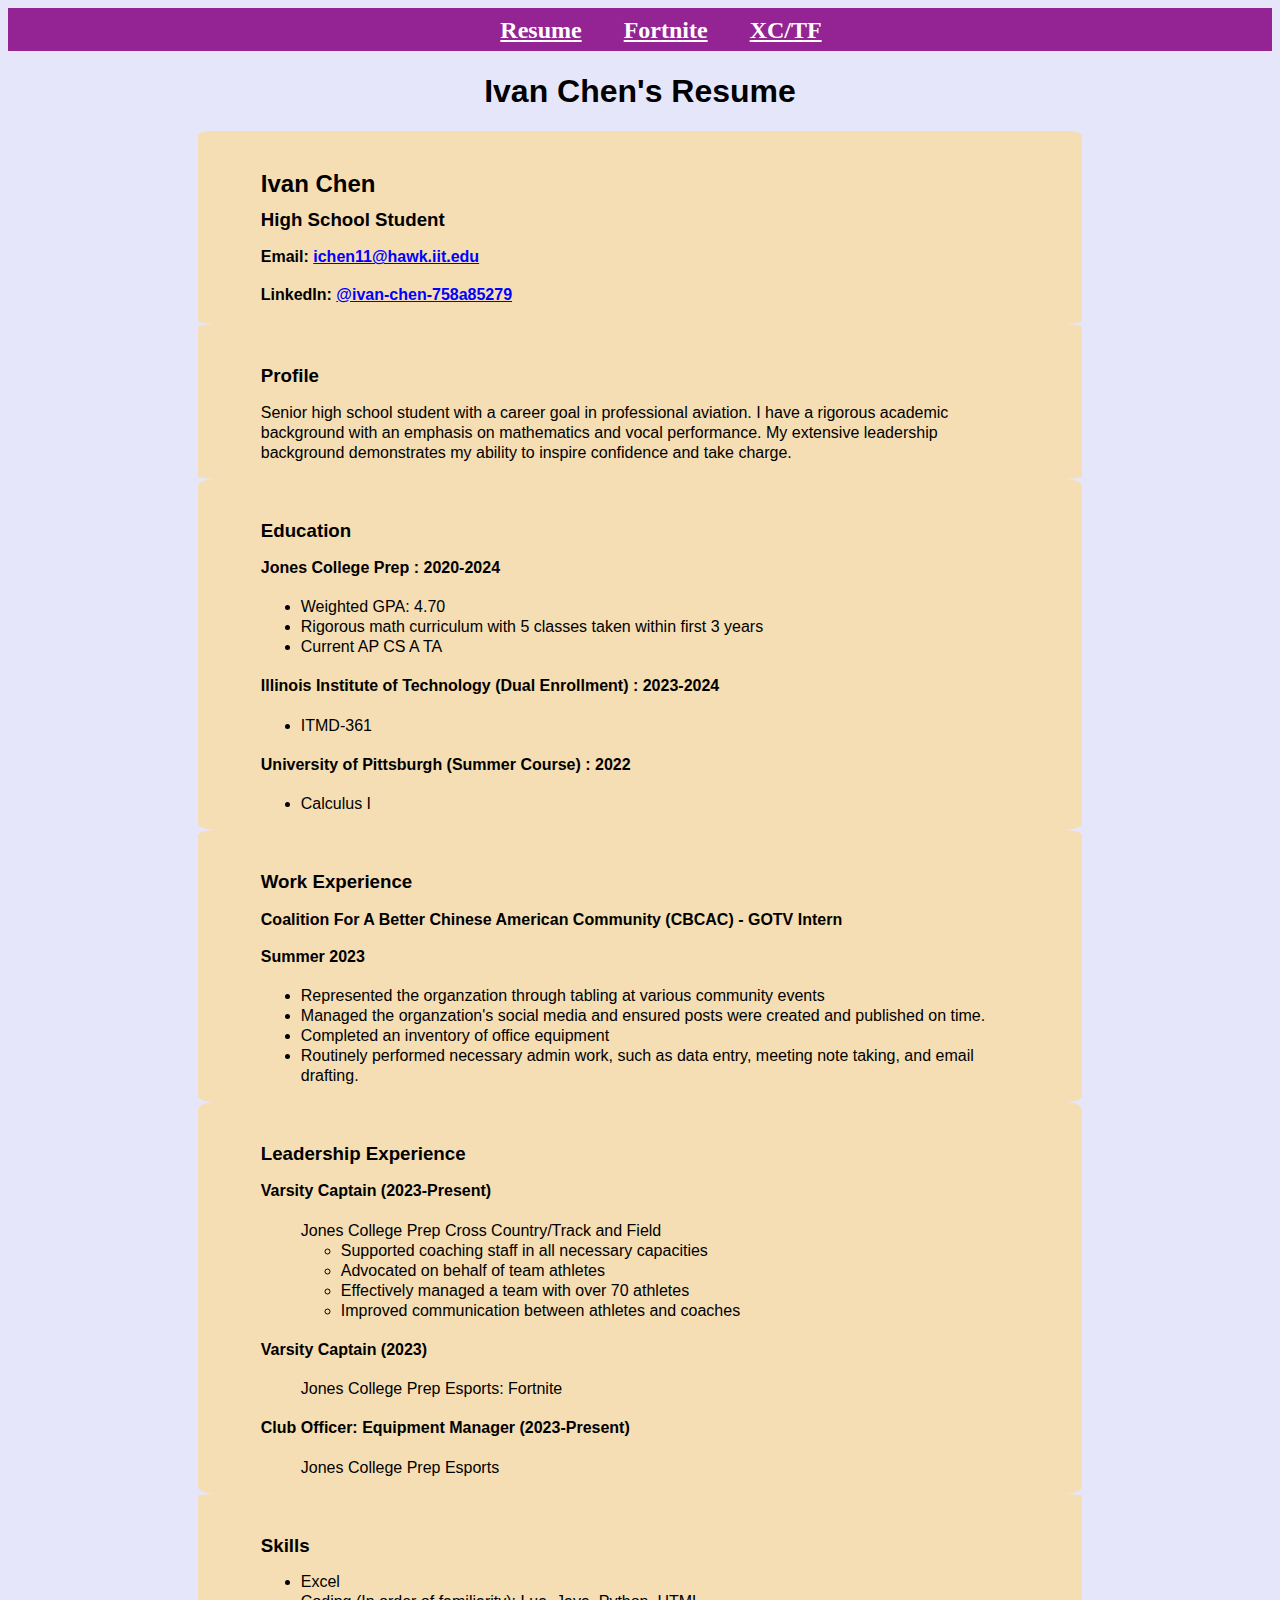
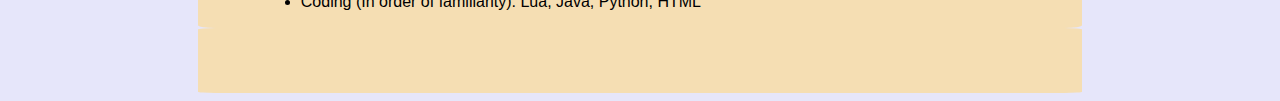
==== index.html @ 10d7666b "Added CSS for main page" ====
<!DOCTYPE html>
<html lang="en">
  <head>
    <meta charset="UTF-8">
    <title>Resume</title>
    <link rel="stylesheet" href="css/style.css">
  </head>

  <body>
    <div class="navbar">
      <table>
        <td>
          <th>
            <a class="banner" href="https://1vahn.github.io/project1">Resume</a>
          </th>
          <th>
            <a class="banner" href="https://1vahn.github.io/project1/fortnite.html">Fortnite</a>
          </th>
          <th>
            <a class="banner" href="https://1vahn.github.io/project1/xctf.html">XC/TF</a>
          </th>
        </td>
      </table>
    </div>

    <h1>Ivan Chen's Resume</h1>

    <div class="container">
      <section>
        <h2>Ivan Chen</h2>
        <h3>High School Student</h3>
        <h4>Email: <a class="clean" href="mailto:ichen11@hawk.iit.edu">ichen11@hawk.iit.edu</a></h4>
        <h4>LinkedIn: <a class="clean" href="https://www.linkedin.com/in/ivan-chen-758a85279/">@ivan-chen-758a85279</a></h4>
      </section>
    </div>

    <div class="container">
      <section>
        <h3>Profile</h3>
        <p class="text">Senior high school student with a career goal in professional aviation. I have a rigorous academic background with an emphasis on mathematics and vocal performance. My extensive leadership background demonstrates my ability to inspire confidence and take charge.</p>
      </section>
    </div>

    <div class="container">
      <section>
        <h3>Education</h3>
        <h4>Jones College Prep : 2020-2024</h4>
        <ul>
          <li>Weighted GPA: 4.70</li>
          <li>Rigorous math curriculum with 5 classes taken within first 3 years</li>
          <li>Current AP CS A TA</li>
        </ul>
        <h4>Illinois Institute of Technology (Dual Enrollment) : 2023-2024</h4>
        <ul>
          <li>ITMD-361</li>
        </ul>
        <h4>University of Pittsburgh (Summer Course) : 2022</h4>
        <ul>
          <li>Calculus I</li>
        </ul>
      </section> 
    </div>

    <div class="container">
      <section>
        <h3>Work Experience</h3>
        <h4>Coalition For A Better Chinese American Community (CBCAC) - GOTV Intern</h4>
        <h4>Summer 2023</h4>
        <ul>
          <li>Represented the organzation through tabling at various community events</li>
          <li>Managed the organzation's social media and ensured posts were created and published on time.</li>
          <li>Completed an inventory of office equipment</li>
          <li>Routinely performed necessary admin work, such as data entry, meeting note taking, and email drafting.</li>
        </ul>
      </section>
    </div>

    <div class="container">
      <section>
        <h3>Leadership Experience</h3>
        <h4>Varsity Captain (2023-Present)</h4>
        <ul class="blank">
          <li>Jones College Prep Cross Country/Track and Field</li>
          <ul>
            <li>Supported coaching staff in all necessary capacities</li>
            <li>Advocated on behalf of team athletes</li>
            <li>Effectively managed a team with over 70 athletes</li>
            <li>Improved communication between athletes and coaches</li>
          </ul>
        </ul>


        <h4>Varsity Captain (2023)</h4>
        <ul class="blank">
          <li>Jones College Prep Esports: Fortnite</li>
        </ul>

        <h4>Club Officer: Equipment Manager (2023-Present)</h4>
        <ul class="blank">
          <li>Jones College Prep Esports</li>
        </ul>
      </section>
    </div>
    
    <div class="container">
      <section>
        <h3>Skills</h3>
        <ul>
          <li>Excel</li>
          <li>Coding (In order of familiarity): Lua, Java, Python, HTML</li>
        </ul>
      </section>
    </div>

    <div class="container">
      <h2></h2>
    </div>
  </body>
</html>
---- css/style.css ----
table {
  margin: 0 auto;
  border-spacing: 40px 0;
}

td, th {
  text-align: center;
  font-family: cursive;
  font-size: x-large;
}

td, th a{
  color: white !important;
}


h1 {
  text-align: center;
  font-family: helvetica;
}

a:visited { 
  text-decoration: none; 

  }

.navbar {
  text-align: center;
  background-color: rgb(148, 35, 148);
  font-family: Helvetica;
  padding-top: 1%;
  padding-bottom: 1%;
}

body {
  background-color: lavender;
}

div {
  font-family: helvetica;
  text-align: left;
  margin: auto;
  line-height: 100%;
}

.container {
  display: flex;
  align-items: left;
  padding-top: 2%;
  padding-bottom: 0;
  padding-left: 5%;
  padding-right: 5%;
  justify-content: left;
  background-color: wheat;
  width: 60%;
  border-radius: 2%;
}

.text {
  line-height: 125%;
}

.blank{
  list-style-type: none;
}

ul {
  line-height: 125%;
}

.clean {
  color: blue;
}
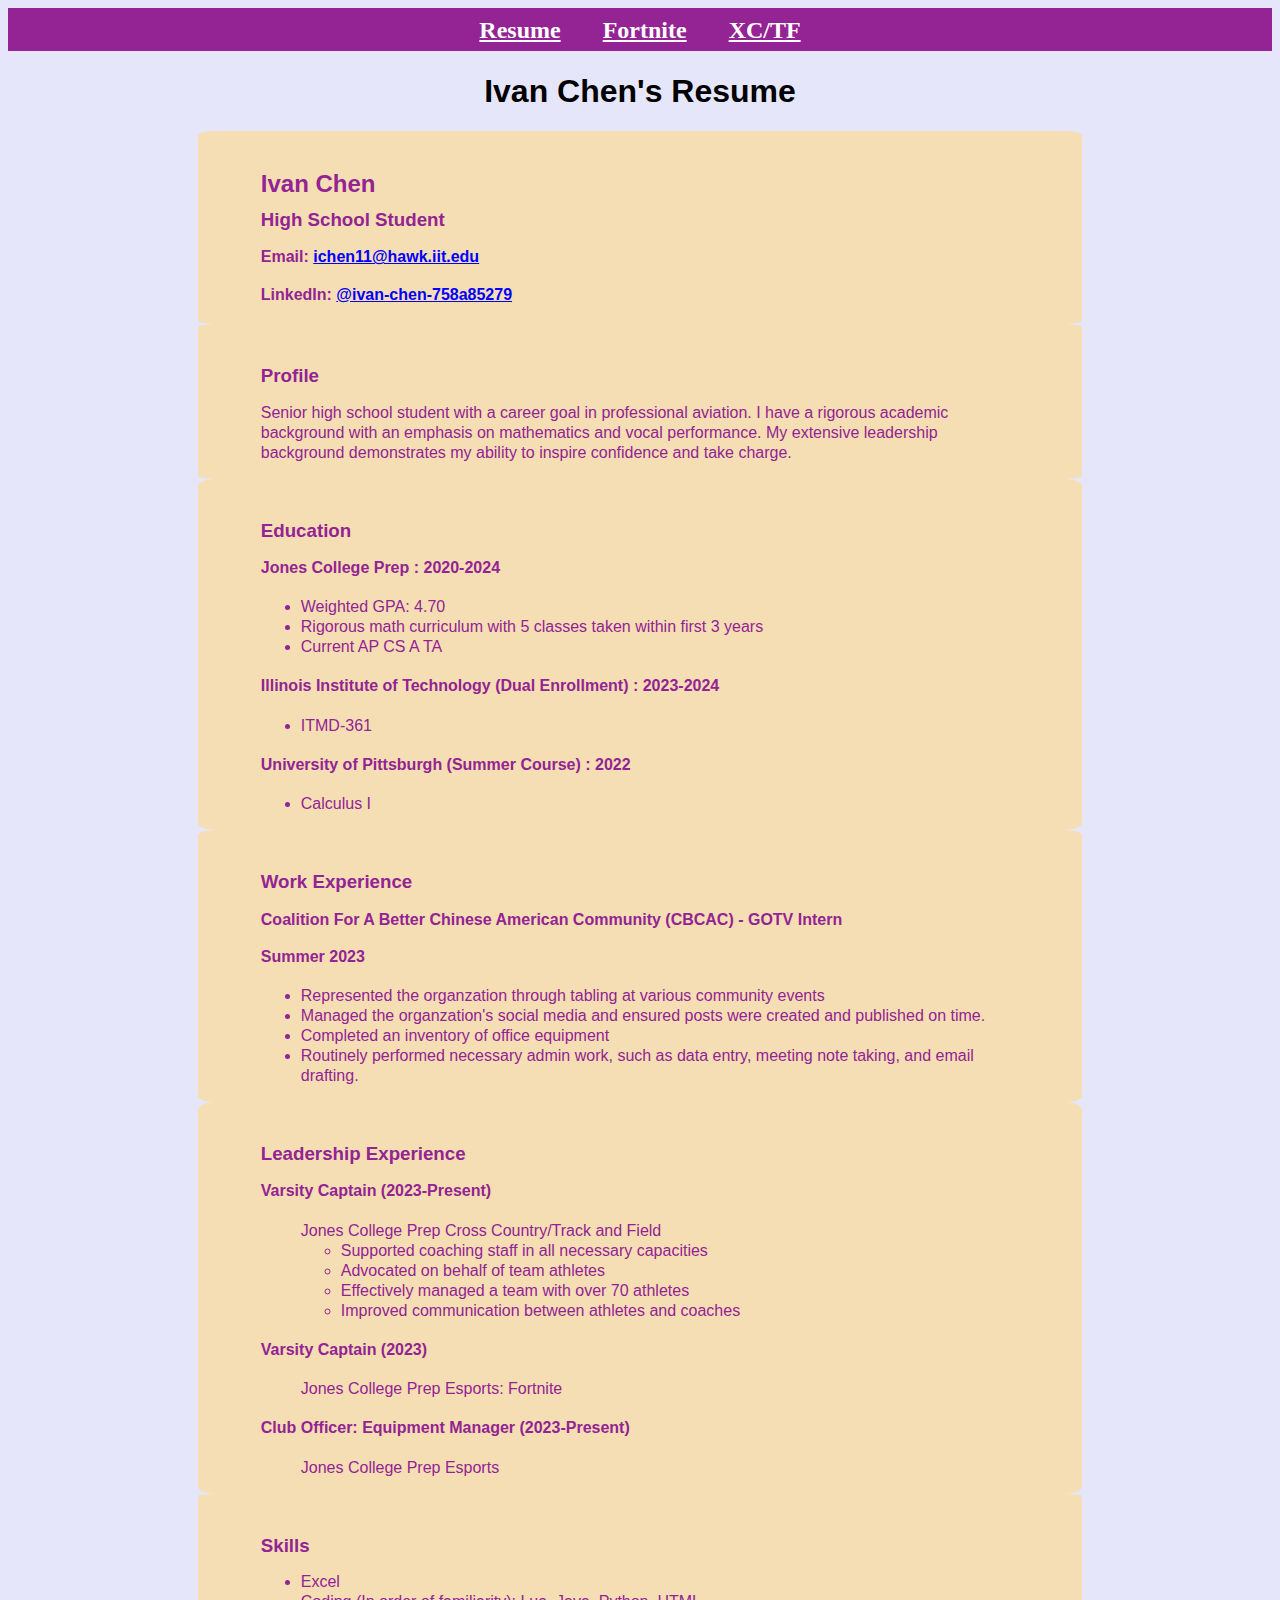
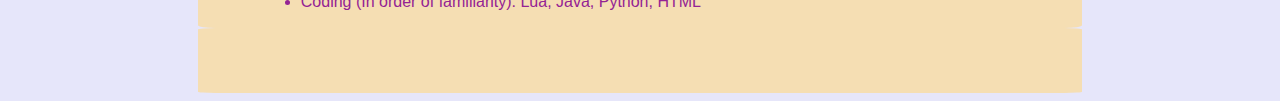
==== commit ba6dcb80: "fixed tr" ====
--- a/index.html
+++ b/index.html
@@ -9,7 +9,7 @@
   <body>
     <div class="navbar">
       <table>
-        <td>
+        <tr>
           <th>
             <a class="banner" href="https://1vahn.github.io/project1">Resume</a>
           </th>
@@ -19,7 +19,7 @@
           <th>
             <a class="banner" href="https://1vahn.github.io/project1/xctf.html">XC/TF</a>
           </th>
-        </td>
+        </tr>
       </table>
     </div>
 
--- a/css/style.css
+++ b/css/style.css
@@ -41,6 +41,7 @@
   text-align: left;
   margin: auto;
   line-height: 100%;
+  color: rgb(148, 35, 148);
 }
 
 .container {
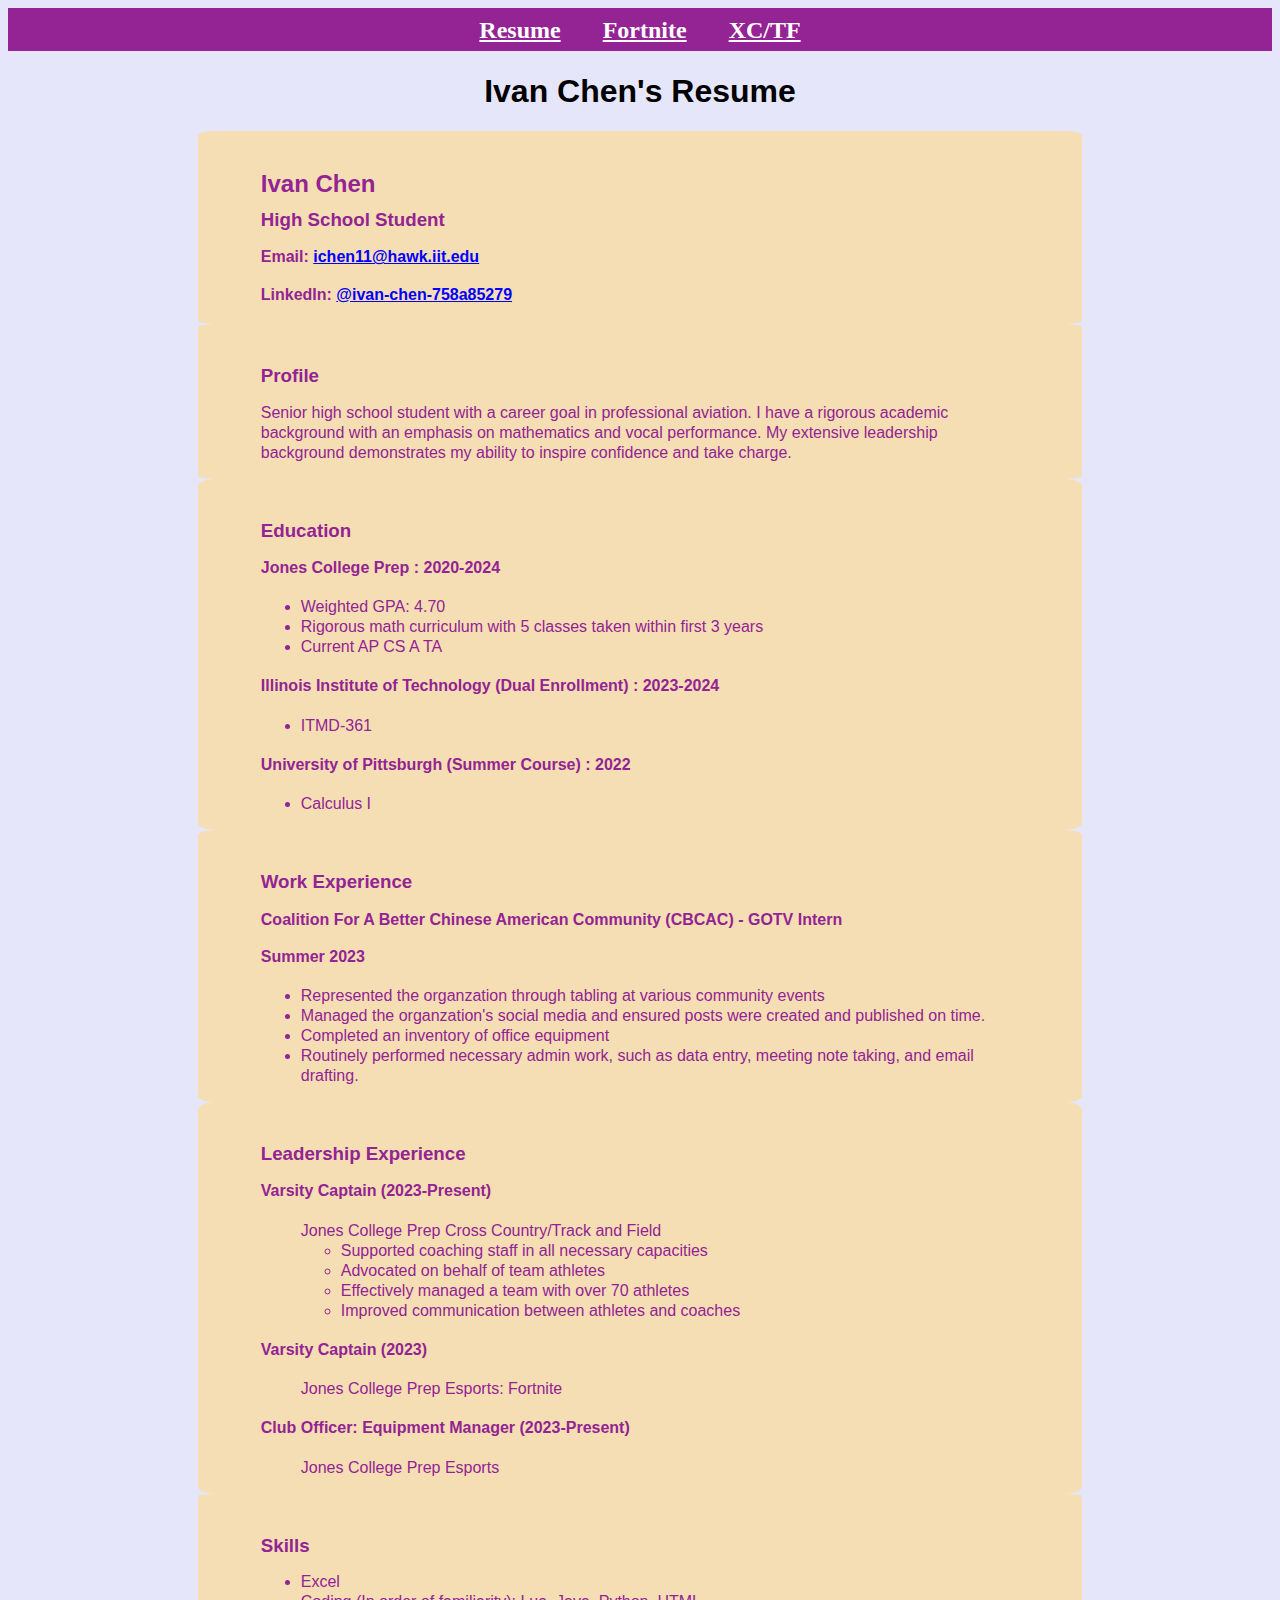
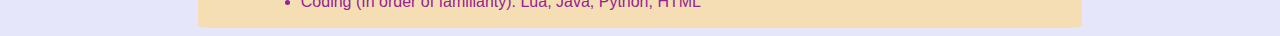
==== commit b9b9c1a6: "fixed indentation" ====
--- a/index.html
+++ b/index.html
@@ -1,119 +1,116 @@
 <!DOCTYPE html>
 <html lang="en">
-  <head>
+<head>
     <meta charset="UTF-8">
     <title>Resume</title>
     <link rel="stylesheet" href="css/style.css">
-  </head>
+</head>
 
-  <body>
-    <div class="navbar">
-      <table>
-        <tr>
-          <th>
-            <a class="banner" href="https://1vahn.github.io/project1">Resume</a>
-          </th>
-          <th>
-            <a class="banner" href="https://1vahn.github.io/project1/fortnite.html">Fortnite</a>
-          </th>
-          <th>
-            <a class="banner" href="https://1vahn.github.io/project1/xctf.html">XC/TF</a>
-          </th>
-        </tr>
-      </table>
-    </div>
+<body>
+  <div class="navbar">
+    <table>
+      <tr>
+        <th>
+          <a class="banner" href="https://1vahn.github.io/project1">Resume</a>
+        </th>
+        <th>
+          <a class="banner" href="https://1vahn.github.io/project1/fortnite.html">Fortnite</a>
+        </th>
+        <th>
+          <a class="banner" href="https://1vahn.github.io/project1/xctf.html">XC/TF</a>
+        </th>
+      </tr>
+    </table>
+  </div>
 
-    <h1>Ivan Chen's Resume</h1>
+  <h1>Ivan Chen's Resume</h1>
 
-    <div class="container">
-      <section>
-        <h2>Ivan Chen</h2>
-        <h3>High School Student</h3>
-        <h4>Email: <a class="clean" href="mailto:ichen11@hawk.iit.edu">ichen11@hawk.iit.edu</a></h4>
-        <h4>LinkedIn: <a class="clean" href="https://www.linkedin.com/in/ivan-chen-758a85279/">@ivan-chen-758a85279</a></h4>
-      </section>
-    </div>
+  <div class="container">
+    <section>
+      <h2>Ivan Chen</h2>
+      <h3>High School Student</h3>
+      <h4>Email: <a class="clean" href="mailto:ichen11@hawk.iit.edu">ichen11@hawk.iit.edu</a></h4>
+      <h4>LinkedIn: <a class="clean" href="https://www.linkedin.com/in/ivan-chen-758a85279/">@ivan-chen-758a85279</a></h4>
+    </section>
+  </div>
 
-    <div class="container">
-      <section>
-        <h3>Profile</h3>
-        <p class="text">Senior high school student with a career goal in professional aviation. I have a rigorous academic background with an emphasis on mathematics and vocal performance. My extensive leadership background demonstrates my ability to inspire confidence and take charge.</p>
-      </section>
-    </div>
+  <div class="container">
+    <section>
+      <h3>Profile</h3>
+      <p class="text">Senior high school student with a career goal in professional aviation. I have a rigorous academic background with an emphasis on mathematics and vocal performance. My extensive leadership background demonstrates my ability to inspire confidence and take charge.</p>
+    </section>
+  </div>
 
-    <div class="container">
-      <section>
-        <h3>Education</h3>
-        <h4>Jones College Prep : 2020-2024</h4>
-        <ul>
-          <li>Weighted GPA: 4.70</li>
-          <li>Rigorous math curriculum with 5 classes taken within first 3 years</li>
-          <li>Current AP CS A TA</li>
-        </ul>
-        <h4>Illinois Institute of Technology (Dual Enrollment) : 2023-2024</h4>
-        <ul>
-          <li>ITMD-361</li>
-        </ul>
-        <h4>University of Pittsburgh (Summer Course) : 2022</h4>
-        <ul>
-          <li>Calculus I</li>
-        </ul>
-      </section> 
-    </div>
+  <div class="container">
+    <section>
+      <h3>Education</h3>
+      <h4>Jones College Prep : 2020-2024</h4>
+      <ul>
+        <li>Weighted GPA: 4.70</li>
+        <li>Rigorous math curriculum with 5 classes taken within first 3 years</li>
+        <li>Current AP CS A TA</li>
+      </ul>
+      <h4>Illinois Institute of Technology (Dual Enrollment) : 2023-2024</h4>
+      <ul>
+        <li>ITMD-361</li>
+      </ul>
+      <h4>University of Pittsburgh (Summer Course) : 2022</h4>
+      <ul>
+        <li>Calculus I</li>
+      </ul>
+    </section> 
+  </div>
 
-    <div class="container">
-      <section>
-        <h3>Work Experience</h3>
-        <h4>Coalition For A Better Chinese American Community (CBCAC) - GOTV Intern</h4>
-        <h4>Summer 2023</h4>
-        <ul>
-          <li>Represented the organzation through tabling at various community events</li>
-          <li>Managed the organzation's social media and ensured posts were created and published on time.</li>
-          <li>Completed an inventory of office equipment</li>
-          <li>Routinely performed necessary admin work, such as data entry, meeting note taking, and email drafting.</li>
-        </ul>
-      </section>
-    </div>
+  <div class="container">
+    <section>
+      <h3>Work Experience</h3>
+      <h4>Coalition For A Better Chinese American Community (CBCAC) - GOTV Intern</h4>
+      <h4>Summer 2023</h4>
+      <ul>
+        <li>Represented the organzation through tabling at various community events</li>
+        <li>Managed the organzation's social media and ensured posts were created and published on time.</li>
+        <li>Completed an inventory of office equipment</li>
+        <li>Routinely performed necessary admin work, such as data entry, meeting note taking, and email drafting.</li>
+      </ul>
+    </section>
+  </div>
 
-    <div class="container">
-      <section>
-        <h3>Leadership Experience</h3>
-        <h4>Varsity Captain (2023-Present)</h4>
-        <ul class="blank">
-          <li>Jones College Prep Cross Country/Track and Field</li>
+  <div class="container">
+    <section>
+      <h3>Leadership Experience</h3>
+      <h4>Varsity Captain (2023-Present)</h4>
+      <ul class="blank">
+        <li>Jones College Prep Cross Country/Track and Field
           <ul>
             <li>Supported coaching staff in all necessary capacities</li>
             <li>Advocated on behalf of team athletes</li>
             <li>Effectively managed a team with over 70 athletes</li>
             <li>Improved communication between athletes and coaches</li>
           </ul>
-        </ul>
+        </li>
+      </ul>
 
+      <h4>Varsity Captain (2023)</h4>
+      <ul class="blank">
+        <li>Jones College Prep Esports: Fortnite</li>
+      </ul>
 
-        <h4>Varsity Captain (2023)</h4>
-        <ul class="blank">
-          <li>Jones College Prep Esports: Fortnite</li>
-        </ul>
+      <h4>Club Officer: Equipment Manager (2023-Present)</h4>
+      <ul class="blank">
+        <li>Jones College Prep Esports</li>
+      </ul>
+    </section>
+  </div>
+  
+  <div class="container">
+    <section>
+      <h3>Skills</h3>
+      <ul>
+        <li>Excel</li>
+        <li>Coding (In order of familiarity): Lua, Java, Python, HTML</li>
+      </ul>
+    </section>
+  </div>
 
-        <h4>Club Officer: Equipment Manager (2023-Present)</h4>
-        <ul class="blank">
-          <li>Jones College Prep Esports</li>
-        </ul>
-      </section>
-    </div>
-    
-    <div class="container">
-      <section>
-        <h3>Skills</h3>
-        <ul>
-          <li>Excel</li>
-          <li>Coding (In order of familiarity): Lua, Java, Python, HTML</li>
-        </ul>
-      </section>
-    </div>
-
-    <div class="container">
-      <h2></h2>
-    </div>
-  </body>
+</body>
 </html>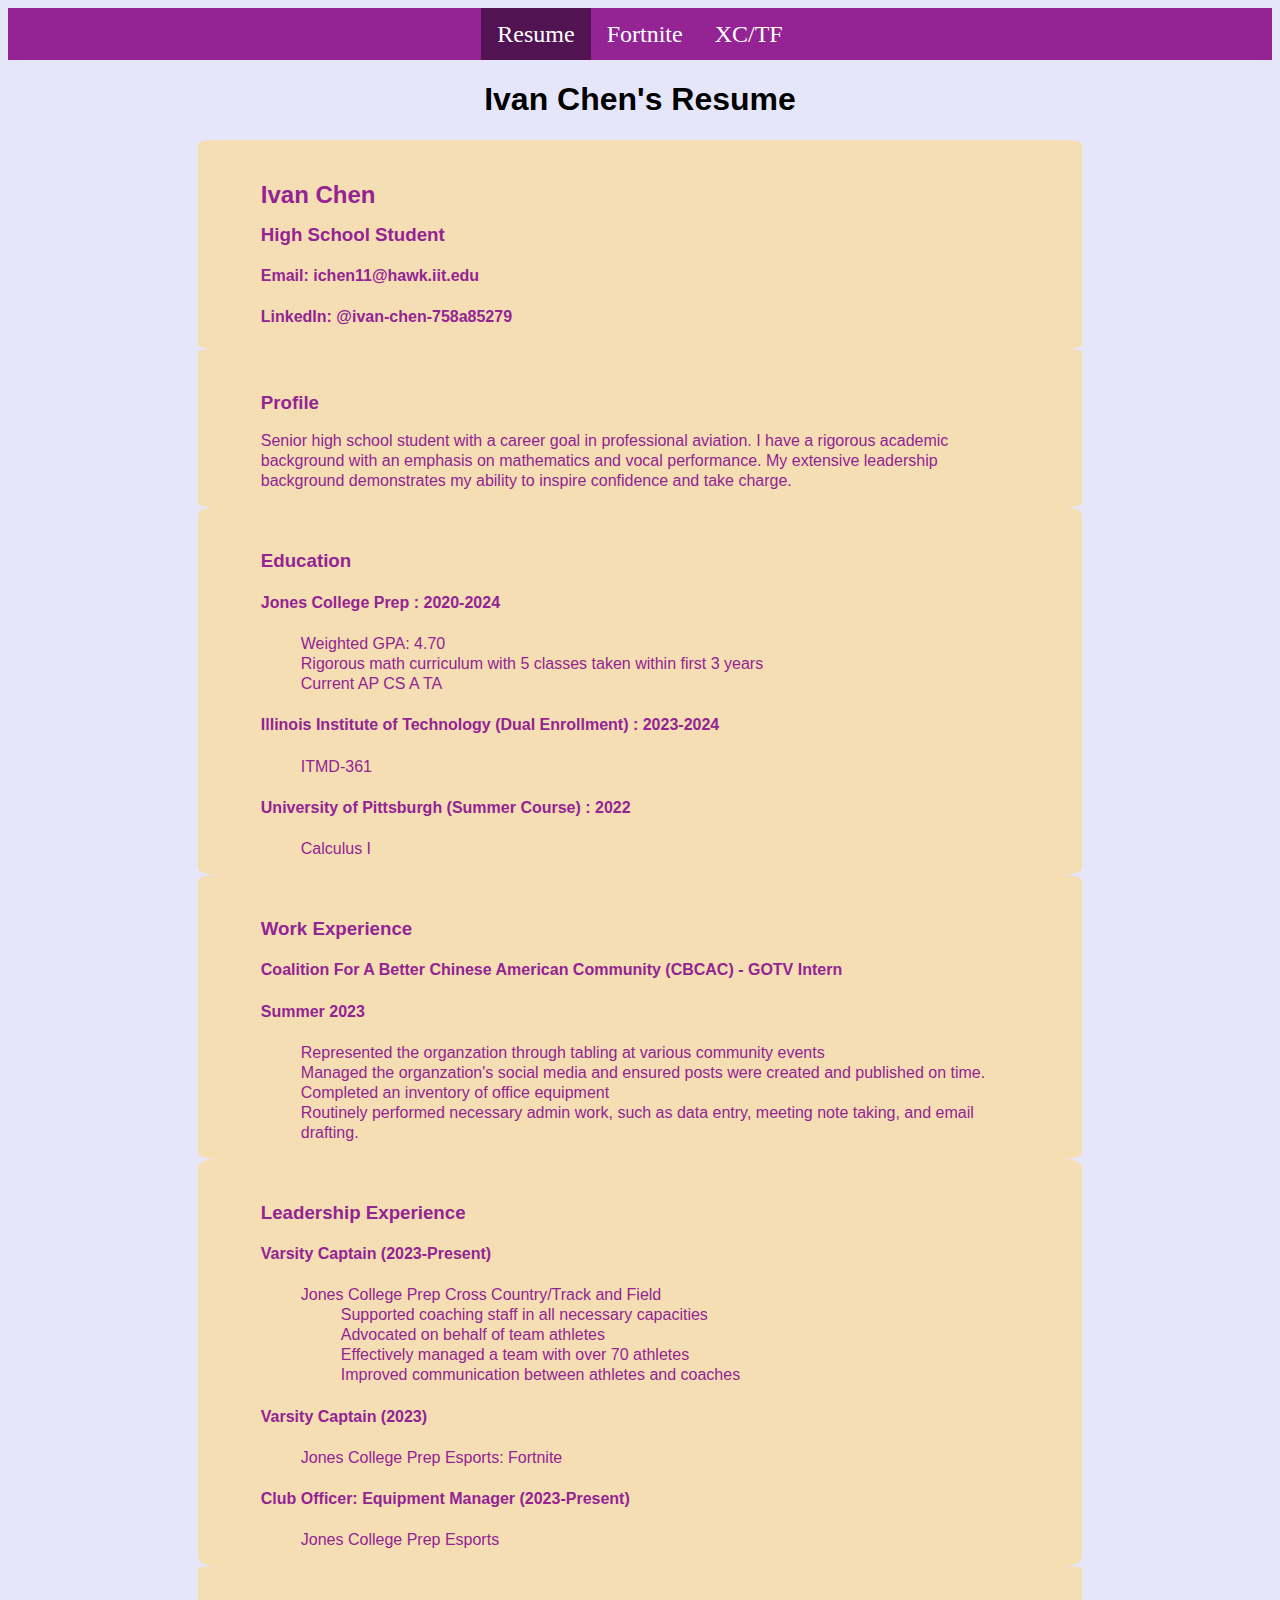
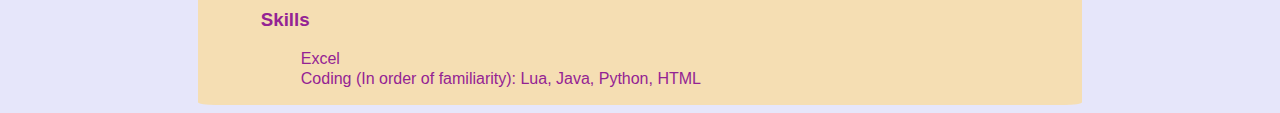
==== commit c60fdc48: "fixed navbar and removed text decoration" ====
--- a/index.html
+++ b/index.html
@@ -1,116 +1,106 @@
 <!DOCTYPE html>
 <html lang="en">
-<head>
+  <head>
     <meta charset="UTF-8">
     <title>Resume</title>
     <link rel="stylesheet" href="css/style.css">
-</head>
+  </head>
 
-<body>
-  <div class="navbar">
-    <table>
-      <tr>
-        <th>
-          <a class="banner" href="https://1vahn.github.io/project1">Resume</a>
-        </th>
-        <th>
-          <a class="banner" href="https://1vahn.github.io/project1/fortnite.html">Fortnite</a>
-        </th>
-        <th>
-          <a class="banner" href="https://1vahn.github.io/project1/xctf.html">XC/TF</a>
-        </th>
-      </tr>
-    </table>
-  </div>
+  <body>
+    <div class="navbar">
+      <a class="active" href="https://1vahn.github.io/project2">Resume</a>
+      <a href="https://1vahn.github.io/project2/fortnite.html">Fortnite</a>
+      <a href="https://1vahn.github.io/project2/xctf.html">XC/TF</a>
+    </div>
 
-  <h1>Ivan Chen's Resume</h1>
+    <h1>Ivan Chen's Resume</h1>
 
-  <div class="container">
-    <section>
-      <h2>Ivan Chen</h2>
-      <h3>High School Student</h3>
-      <h4>Email: <a class="clean" href="mailto:ichen11@hawk.iit.edu">ichen11@hawk.iit.edu</a></h4>
-      <h4>LinkedIn: <a class="clean" href="https://www.linkedin.com/in/ivan-chen-758a85279/">@ivan-chen-758a85279</a></h4>
-    </section>
-  </div>
+    <div class="container">
+      <section>
+        <h2>Ivan Chen</h2>
+        <h3>High School Student</h3>
+        <h4>Email: <a class="clean" href="mailto:ichen11@hawk.iit.edu">ichen11@hawk.iit.edu</a></h4>
+        <h4>LinkedIn: <a class="clean" href="https://www.linkedin.com/in/ivan-chen-758a85279/">@ivan-chen-758a85279</a></h4>
+      </section>
+    </div>
 
-  <div class="container">
-    <section>
-      <h3>Profile</h3>
-      <p class="text">Senior high school student with a career goal in professional aviation. I have a rigorous academic background with an emphasis on mathematics and vocal performance. My extensive leadership background demonstrates my ability to inspire confidence and take charge.</p>
-    </section>
-  </div>
+    <div class="container">
+      <section>
+        <h3>Profile</h3>
+        <p class="text">Senior high school student with a career goal in professional aviation. I have a rigorous academic background with an emphasis on mathematics and vocal performance. My extensive leadership background demonstrates my ability to inspire confidence and take charge.</p>
+      </section>
+    </div>
 
-  <div class="container">
-    <section>
-      <h3>Education</h3>
-      <h4>Jones College Prep : 2020-2024</h4>
-      <ul>
-        <li>Weighted GPA: 4.70</li>
-        <li>Rigorous math curriculum with 5 classes taken within first 3 years</li>
-        <li>Current AP CS A TA</li>
-      </ul>
-      <h4>Illinois Institute of Technology (Dual Enrollment) : 2023-2024</h4>
-      <ul>
-        <li>ITMD-361</li>
-      </ul>
-      <h4>University of Pittsburgh (Summer Course) : 2022</h4>
-      <ul>
-        <li>Calculus I</li>
-      </ul>
-    </section> 
-  </div>
+    <div class="container">
+      <section>
+        <h3>Education</h3>
+        <h4>Jones College Prep : 2020-2024</h4>
+        <ul class="clean">
+          <li>Weighted GPA: 4.70</li>
+          <li>Rigorous math curriculum with 5 classes taken within first 3 years</li>
+          <li>Current AP CS A TA</li>
+        </ul>
+        <h4>Illinois Institute of Technology (Dual Enrollment) : 2023-2024</h4>
+        <ul>
+          <li>ITMD-361</li>
+        </ul>
+        <h4>University of Pittsburgh (Summer Course) : 2022</h4>
+        <ul>
+          <li>Calculus I</li>
+        </ul>
+      </section> 
+    </div>
 
-  <div class="container">
-    <section>
-      <h3>Work Experience</h3>
-      <h4>Coalition For A Better Chinese American Community (CBCAC) - GOTV Intern</h4>
-      <h4>Summer 2023</h4>
-      <ul>
-        <li>Represented the organzation through tabling at various community events</li>
-        <li>Managed the organzation's social media and ensured posts were created and published on time.</li>
-        <li>Completed an inventory of office equipment</li>
-        <li>Routinely performed necessary admin work, such as data entry, meeting note taking, and email drafting.</li>
-      </ul>
-    </section>
-  </div>
+    <div class="container">
+      <section>
+        <h3>Work Experience</h3>
+        <h4>Coalition For A Better Chinese American Community (CBCAC) - GOTV Intern</h4>
+        <h4>Summer 2023</h4>
+        <ul>
+          <li>Represented the organzation through tabling at various community events</li>
+          <li>Managed the organzation's social media and ensured posts were created and published on time.</li>
+          <li>Completed an inventory of office equipment</li>
+          <li>Routinely performed necessary admin work, such as data entry, meeting note taking, and email drafting.</li>
+        </ul>
+      </section>
+    </div>
 
-  <div class="container">
-    <section>
-      <h3>Leadership Experience</h3>
-      <h4>Varsity Captain (2023-Present)</h4>
-      <ul class="blank">
-        <li>Jones College Prep Cross Country/Track and Field
-          <ul>
-            <li>Supported coaching staff in all necessary capacities</li>
-            <li>Advocated on behalf of team athletes</li>
-            <li>Effectively managed a team with over 70 athletes</li>
-            <li>Improved communication between athletes and coaches</li>
-          </ul>
-        </li>
-      </ul>
+    <div class="container">
+      <section>
+        <h3>Leadership Experience</h3>
+        <h4>Varsity Captain (2023-Present)</h4>
+        <ul class="blank">
+          <li>Jones College Prep Cross Country/Track and Field
+            <ul>
+              <li>Supported coaching staff in all necessary capacities</li>
+              <li>Advocated on behalf of team athletes</li>
+              <li>Effectively managed a team with over 70 athletes</li>
+              <li>Improved communication between athletes and coaches</li>
+            </ul>
+          </li>
+        </ul>
 
-      <h4>Varsity Captain (2023)</h4>
-      <ul class="blank">
-        <li>Jones College Prep Esports: Fortnite</li>
-      </ul>
+        <h4>Varsity Captain (2023)</h4>
+        <ul class="blank">
+          <li>Jones College Prep Esports: Fortnite</li>
+        </ul>
 
-      <h4>Club Officer: Equipment Manager (2023-Present)</h4>
-      <ul class="blank">
-        <li>Jones College Prep Esports</li>
-      </ul>
-    </section>
-  </div>
-  
-  <div class="container">
-    <section>
-      <h3>Skills</h3>
-      <ul>
-        <li>Excel</li>
-        <li>Coding (In order of familiarity): Lua, Java, Python, HTML</li>
-      </ul>
-    </section>
-  </div>
+        <h4>Club Officer: Equipment Manager (2023-Present)</h4>
+        <ul class="blank">
+          <li>Jones College Prep Esports</li>
+        </ul>
+      </section>
+    </div>
+    
+    <div class="container">
+      <section>
+        <h3>Skills</h3>
+        <ul>
+          <li>Excel</li>
+          <li>Coding (In order of familiarity): Lua, Java, Python, HTML</li>
+        </ul>
+      </section>
+    </div>
 
-</body>
+  </body>
 </html>--- a/css/style.css
+++ b/css/style.css
@@ -1,19 +1,3 @@
-table {
-  margin: 0 auto;
-  border-spacing: 40px 0;
-}
-
-td, th {
-  text-align: center;
-  font-family: cursive;
-  font-size: x-large;
-}
-
-td, th a{
-  color: white !important;
-}
-
-
 h1 {
   text-align: center;
   font-family: helvetica;
@@ -25,11 +9,30 @@
   }
 
 .navbar {
+  overflow: hidden;
+  background-color: rgb(148, 35, 148);
+  display: flex;
+  justify-content: center;
+  font-family: cursive;
+  font-size: x-large;
+}
+
+.navbar a {
+  float: left;
+  display: block;
+  color: white;
   text-align: center;
-  background-color: rgb(148, 35, 148);
-  font-family: Helvetica;
-  padding-top: 1%;
-  padding-bottom: 1%;
+  padding: 14px 16px;
+  text-decoration: none;
+}
+
+.navbar a:hover {
+  background-color: rgb(186, 125, 186);
+}
+
+.navbar a.active {
+  background-color: rgb(81, 19, 81);
+  color: white;
 }
 
 body {
@@ -46,7 +49,7 @@
 
 .container {
   display: flex;
-  align-items: left;
+
   padding-top: 2%;
   padding-bottom: 0;
   padding-left: 5%;
@@ -55,6 +58,7 @@
   background-color: wheat;
   width: 60%;
   border-radius: 2%;
+  line-height: 125%;
 }
 
 .text {
@@ -67,8 +71,38 @@
 
 ul {
   line-height: 125%;
+  list-style: none;
+
 }
 
 .clean {
-  color: blue;
+  color: rgb(148, 35, 148);
+  text-decoration: none;
+}
+
+.centerspace {
+  padding-top: 1%;
+  text-align: center;
+}
+
+.center {
+  text-align: center;
+}
+
+@font-face {
+  font-family: "Fortnite";
+  src: url("fonts/fortnite.ttf") format("truetype");
+}
+
+.fortnite {
+  font-family: "Fortnite";
+}
+
+iframe {
+  margin: auto;
+}
+
+.small {
+  width: 25%;
+  height: auto;
 }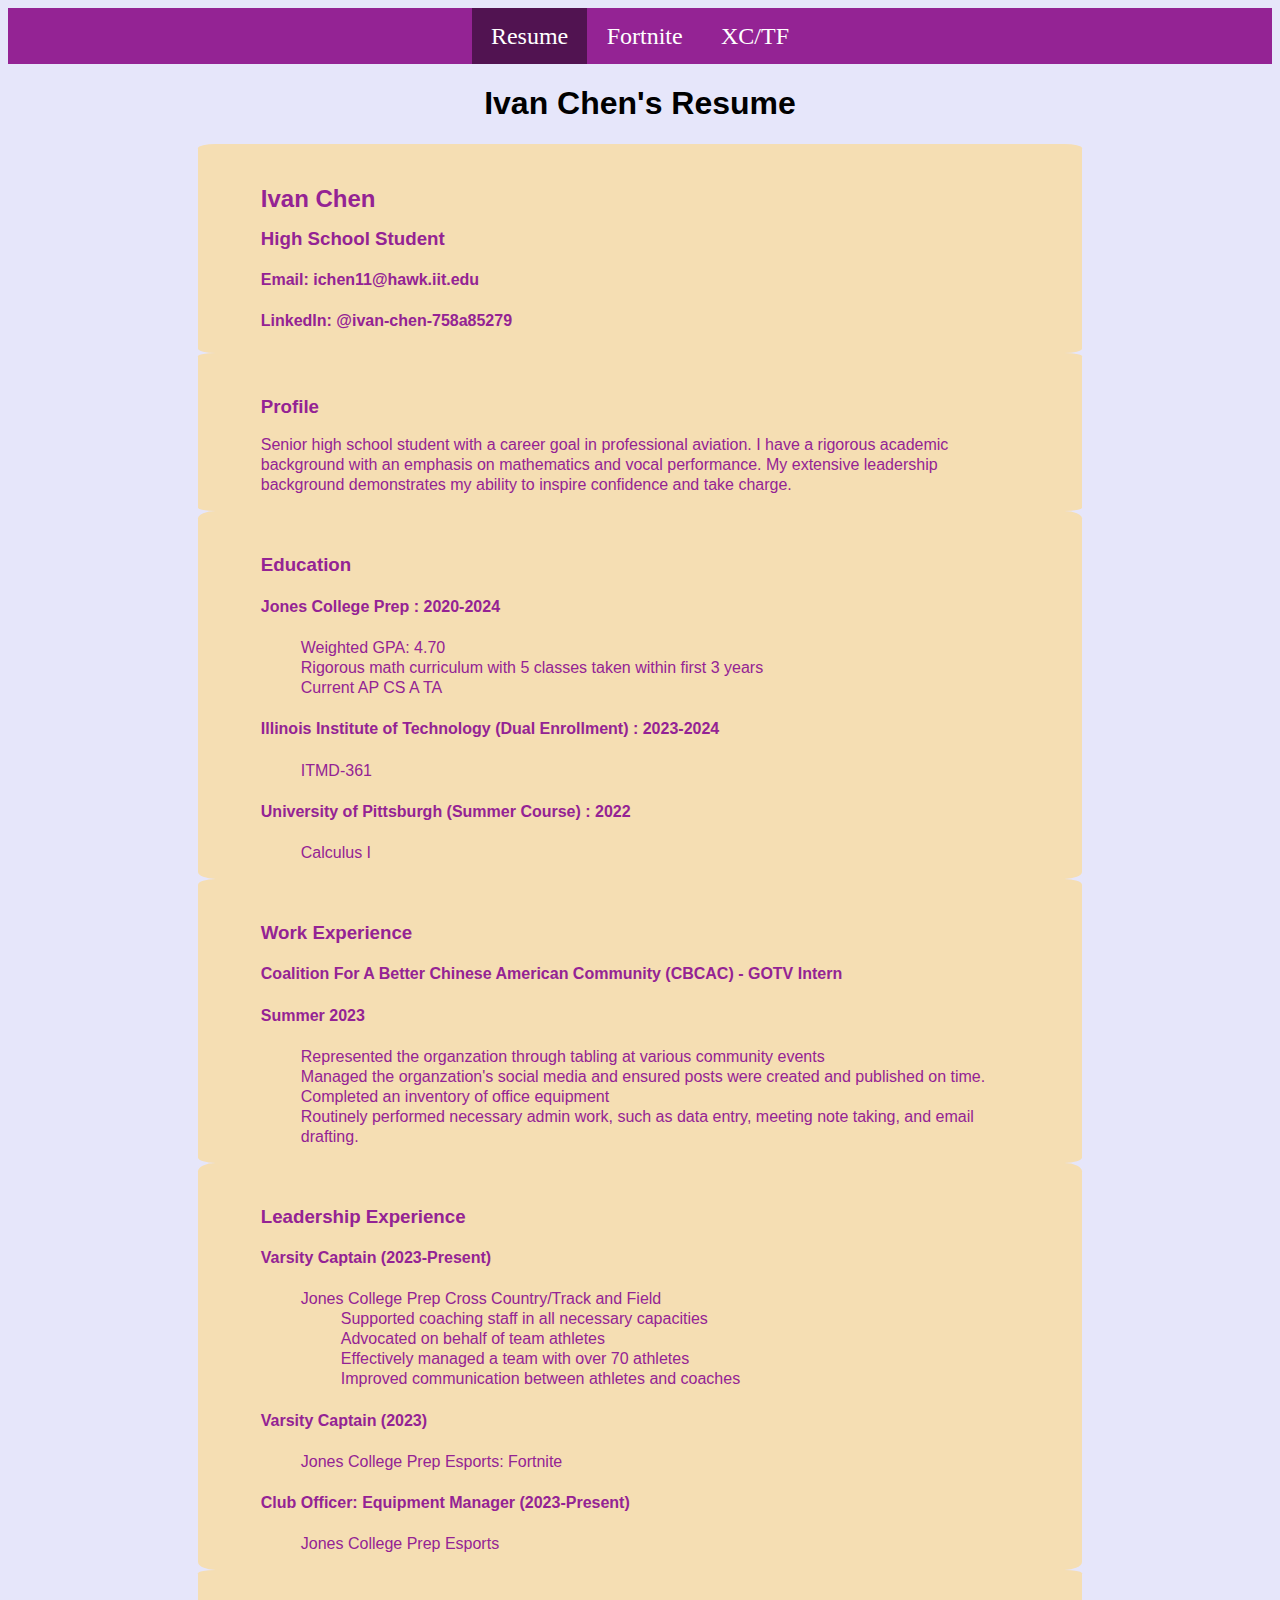
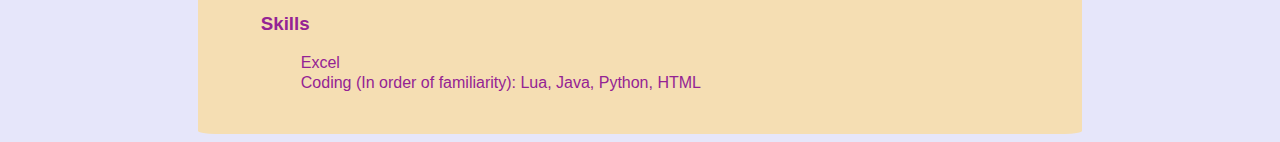
==== commit f7b4ecda: "Updated pages to use new css" ====
--- a/index.html
+++ b/index.html
@@ -1,106 +1,105 @@
 <!DOCTYPE html>
 <html lang="en">
-  <head>
-    <meta charset="UTF-8">
-    <title>Resume</title>
-    <link rel="stylesheet" href="css/style.css">
-  </head>
+<head>
+  <meta charset="UTF-8">
+  <title>Resume</title>
+  <link rel="stylesheet" href="css/normalize.css">
+  <link rel="stylesheet" href="css/style.css">
+</head>
 
-  <body>
-    <div class="navbar">
-      <a class="active" href="https://1vahn.github.io/project2">Resume</a>
-      <a href="https://1vahn.github.io/project2/fortnite.html">Fortnite</a>
-      <a href="https://1vahn.github.io/project2/xctf.html">XC/TF</a>
-    </div>
+<body>
+  <div class="navbar">
+    <a class="active" href="https://1vahn.github.io/project2">Resume</a>
+    <a href="https://1vahn.github.io/project2/fortnite.html">Fortnite</a>
+    <a href="https://1vahn.github.io/project2/xctf.html">XC/TF</a>
+  </div>
 
-    <h1>Ivan Chen's Resume</h1>
+  <h1>Ivan Chen's Resume</h1>
 
-    <div class="container">
-      <section>
-        <h2>Ivan Chen</h2>
-        <h3>High School Student</h3>
-        <h4>Email: <a class="clean" href="mailto:ichen11@hawk.iit.edu">ichen11@hawk.iit.edu</a></h4>
-        <h4>LinkedIn: <a class="clean" href="https://www.linkedin.com/in/ivan-chen-758a85279/">@ivan-chen-758a85279</a></h4>
-      </section>
-    </div>
+  <div class="container">
+    <section>
+      <h2>Ivan Chen</h2>
+      <h3>High School Student</h3>
+      <h4>Email: <a class="clean" href="mailto:ichen11@hawk.iit.edu">ichen11@hawk.iit.edu</a></h4>
+      <h4>LinkedIn: <a class="clean" href="https://www.linkedin.com/in/ivan-chen-758a85279/">@ivan-chen-758a85279</a></h4>
+    </section>
+  </div>
 
-    <div class="container">
-      <section>
-        <h3>Profile</h3>
-        <p class="text">Senior high school student with a career goal in professional aviation. I have a rigorous academic background with an emphasis on mathematics and vocal performance. My extensive leadership background demonstrates my ability to inspire confidence and take charge.</p>
-      </section>
-    </div>
+  <div class="container">
+    <section>
+      <h3>Profile</h3>
+      <p class="text">Senior high school student with a career goal in professional aviation. I have a rigorous academic background with an emphasis on mathematics and vocal performance. My extensive leadership background demonstrates my ability to inspire confidence and take charge.</p>
+    </section>
+  </div>
 
-    <div class="container">
-      <section>
-        <h3>Education</h3>
-        <h4>Jones College Prep : 2020-2024</h4>
-        <ul class="clean">
-          <li>Weighted GPA: 4.70</li>
-          <li>Rigorous math curriculum with 5 classes taken within first 3 years</li>
-          <li>Current AP CS A TA</li>
-        </ul>
-        <h4>Illinois Institute of Technology (Dual Enrollment) : 2023-2024</h4>
-        <ul>
-          <li>ITMD-361</li>
-        </ul>
-        <h4>University of Pittsburgh (Summer Course) : 2022</h4>
-        <ul>
-          <li>Calculus I</li>
-        </ul>
-      </section> 
-    </div>
+  <div class="container">
+    <section>
+      <h3>Education</h3>
+      <h4>Jones College Prep : 2020-2024</h4>
+      <ul class="clean">
+        <li>Weighted GPA: 4.70</li>
+        <li>Rigorous math curriculum with 5 classes taken within first 3 years</li>
+        <li>Current AP CS A TA</li>
+      </ul>
+      <h4>Illinois Institute of Technology (Dual Enrollment) : 2023-2024</h4>
+      <ul>
+        <li>ITMD-361</li>
+      </ul>
+      <h4>University of Pittsburgh (Summer Course) : 2022</h4>
+      <ul>
+        <li>Calculus I</li>
+      </ul>
+    </section> 
+  </div>
 
-    <div class="container">
-      <section>
-        <h3>Work Experience</h3>
-        <h4>Coalition For A Better Chinese American Community (CBCAC) - GOTV Intern</h4>
-        <h4>Summer 2023</h4>
-        <ul>
-          <li>Represented the organzation through tabling at various community events</li>
-          <li>Managed the organzation's social media and ensured posts were created and published on time.</li>
-          <li>Completed an inventory of office equipment</li>
-          <li>Routinely performed necessary admin work, such as data entry, meeting note taking, and email drafting.</li>
-        </ul>
-      </section>
-    </div>
+  <div class="container">
+    <section>
+      <h3>Work Experience</h3>
+      <h4>Coalition For A Better Chinese American Community (CBCAC) - GOTV Intern</h4>
+      <h4>Summer 2023</h4>
+      <ul>
+        <li>Represented the organzation through tabling at various community events</li>
+        <li>Managed the organzation's social media and ensured posts were created and published on time.</li>
+        <li>Completed an inventory of office equipment</li>
+        <li>Routinely performed necessary admin work, such as data entry, meeting note taking, and email drafting.</li>
+      </ul>
+    </section>
+  </div>
 
-    <div class="container">
-      <section>
-        <h3>Leadership Experience</h3>
-        <h4>Varsity Captain (2023-Present)</h4>
-        <ul class="blank">
-          <li>Jones College Prep Cross Country/Track and Field
-            <ul>
-              <li>Supported coaching staff in all necessary capacities</li>
-              <li>Advocated on behalf of team athletes</li>
-              <li>Effectively managed a team with over 70 athletes</li>
-              <li>Improved communication between athletes and coaches</li>
-            </ul>
-          </li>
-        </ul>
+  <div class="container">
+    <section>
+      <h3>Leadership Experience</h3>
+      <h4>Varsity Captain (2023-Present)</h4>
+      <ul class="blank">
+        <li>Jones College Prep Cross Country/Track and Field
+          <ul>
+            <li>Supported coaching staff in all necessary capacities</li>
+            <li>Advocated on behalf of team athletes</li>
+            <li>Effectively managed a team with over 70 athletes</li>
+            <li>Improved communication between athletes and coaches</li>
+          </ul>
+        </li>
+      </ul>
+      <h4>Varsity Captain (2023)</h4>
+      <ul class="blank">
+        <li>Jones College Prep Esports: Fortnite</li>
+      </ul>
+      <h4>Club Officer: Equipment Manager (2023-Present)</h4>
+      <ul class="blank">
+        <li>Jones College Prep Esports</li>
+      </ul>
+    </section>
+  </div>
+  
+  <div class="container bottompad">
+    <section>
+      <h3>Skills</h3>
+      <ul>
+        <li>Excel</li>
+        <li>Coding (In order of familiarity): Lua, Java, Python, HTML</li>
+      </ul>
+    </section>
+  </div>
 
-        <h4>Varsity Captain (2023)</h4>
-        <ul class="blank">
-          <li>Jones College Prep Esports: Fortnite</li>
-        </ul>
-
-        <h4>Club Officer: Equipment Manager (2023-Present)</h4>
-        <ul class="blank">
-          <li>Jones College Prep Esports</li>
-        </ul>
-      </section>
-    </div>
-    
-    <div class="container">
-      <section>
-        <h3>Skills</h3>
-        <ul>
-          <li>Excel</li>
-          <li>Coding (In order of familiarity): Lua, Java, Python, HTML</li>
-        </ul>
-      </section>
-    </div>
-
-  </body>
+</body>
 </html>--- a/css/style.css
+++ b/css/style.css
@@ -1,6 +1,7 @@
 h1 {
   text-align: center;
   font-family: helvetica;
+  float: none;
 }
 
 a:visited { 
@@ -22,7 +23,7 @@
   display: block;
   color: white;
   text-align: center;
-  padding: 14px 16px;
+  padding: 1rem 1.2rem;
   text-decoration: none;
 }
 
@@ -105,4 +106,29 @@
 .small {
   width: 25%;
   height: auto;
+}
+
+.divfloat {
+  float: left;
+  display: flex;
+}
+
+.divright {
+  float: right;
+  display: block;
+}
+
+.grid {
+  display: grid;
+  grid-template-columns: 1fr 1fr 1fr;
+  grid-gap: 1rem;
+  align-items: center;
+}
+
+.fixedimg {
+  width: 9cm;
+}
+
+.bottompad {
+  padding-bottom: 2%;
 }